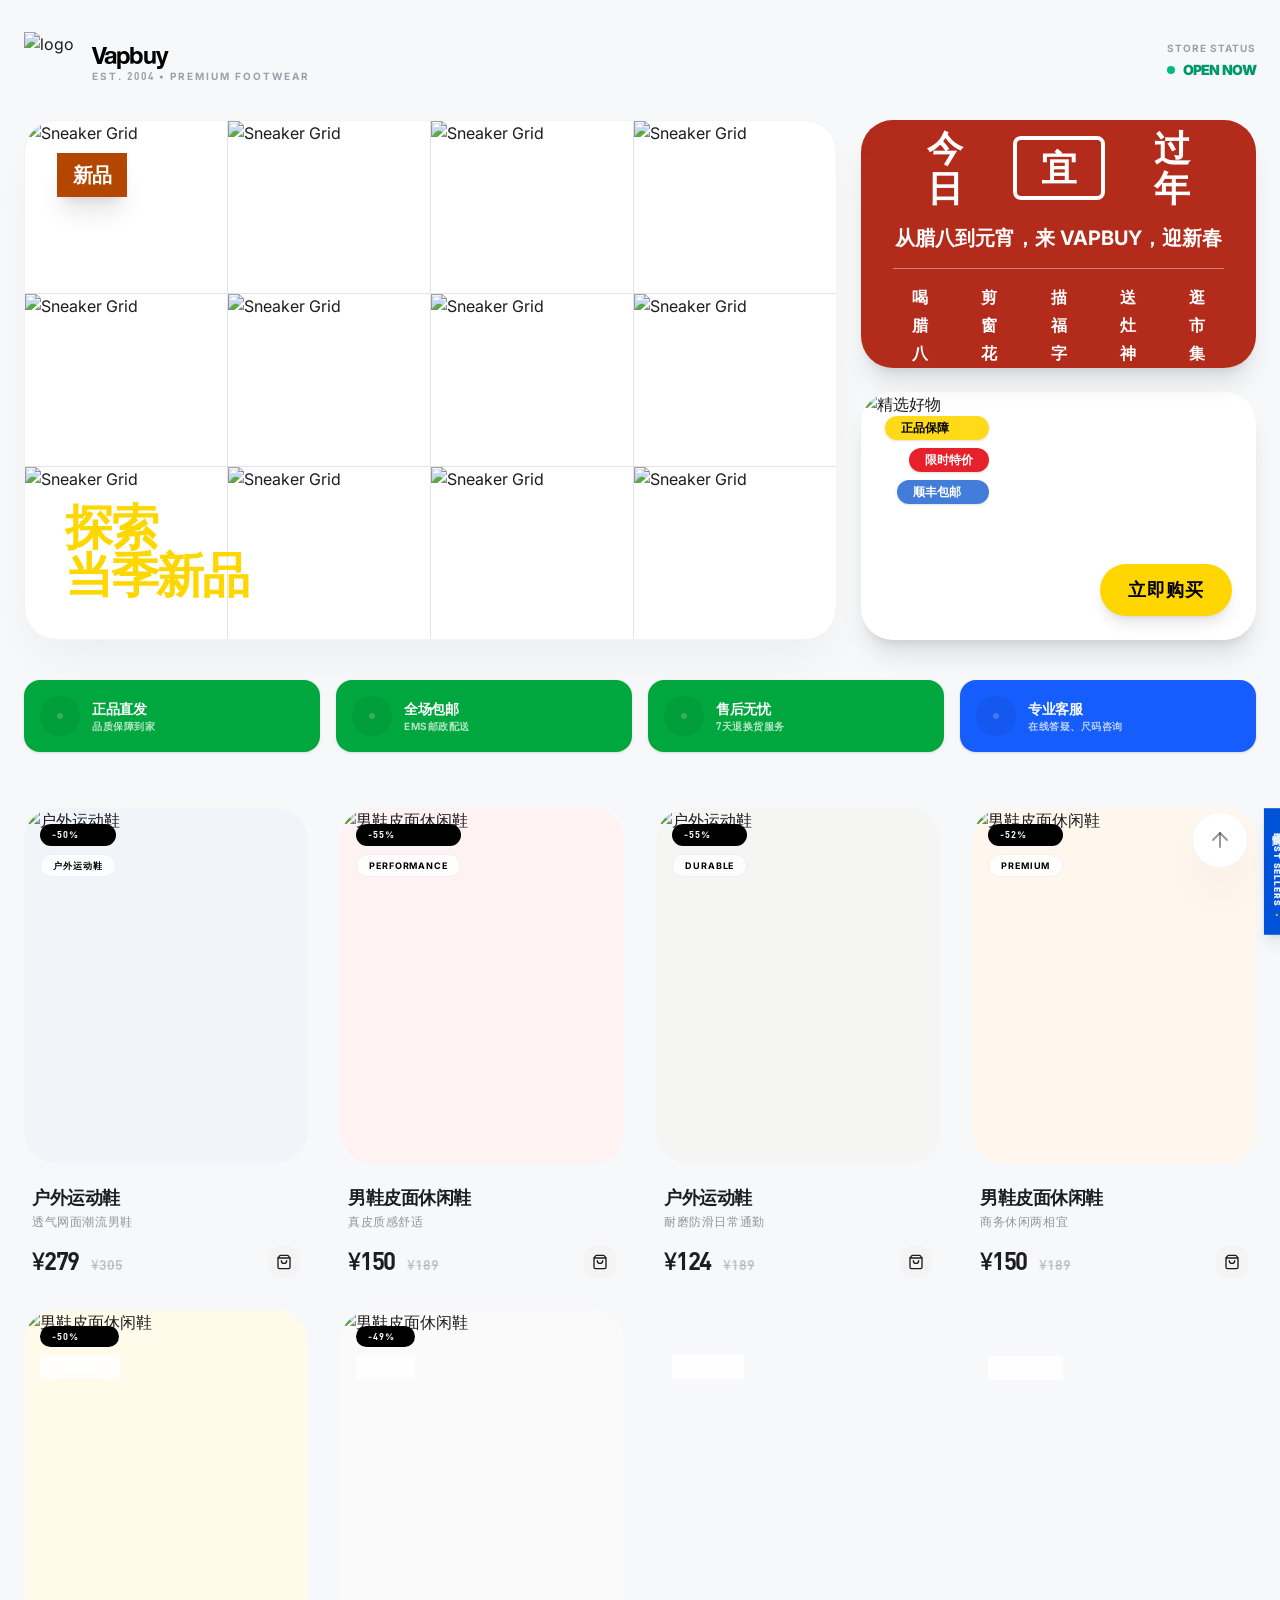
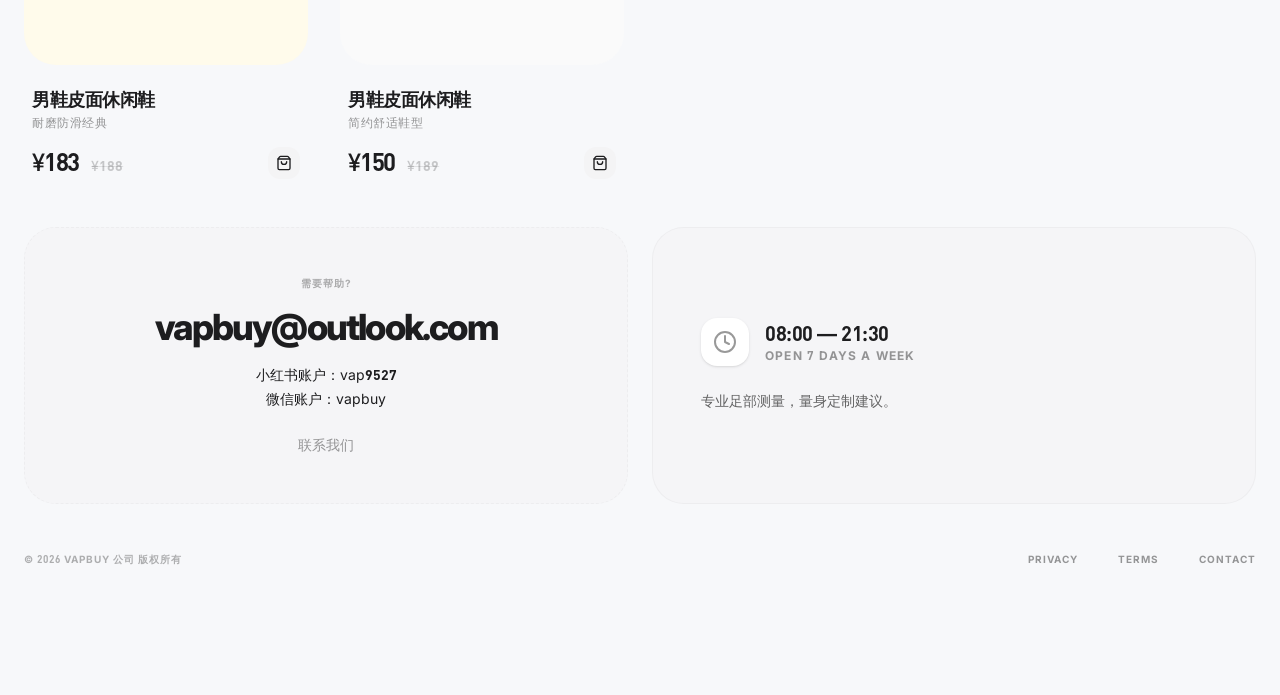
==== index.html @ 539a4fed "Add files via upload" ====
<!doctype html>
<html lang="zh-CN" translate="no">
  <head>
    <meta charset="UTF-8" />
    <meta name="viewport" content="width=device-width, initial-scale=1.0" />
    <meta name="google" content="notranslate">
    <title>vapbuy | 用心甄选.推荐好鞋</title>
      <link rel="icon" type="image/svg+xml" href="/vapbuyonly.svg" />
    <!-- 适合电商和移动端的标签 -->
    <meta name="theme-color" content="#2F6FD6" />
    <meta name="apple-mobile-web-app-capable" content="yes" />
    <meta name="apple-mobile-web-app-status-bar-style" content="black-translucent" />
    <meta name="format-detection" content="telephone=no,email=no" />
    <!-- Open Graph 社交分享 -->
    <meta property="og:type" content="website" />
    <meta property="og:title" content="电商平台 - 发现好物" />
    <meta property="og:description" content="精选商品，便捷购物，支持小红书、拼多多等平台跳转。" />
    <meta property="og:image" content="/vapbuyonly.svg" />
    <meta property="og:url" content="https://www.vapbuy.com" />
    <!-- 小红书、拼多多等平台引导描述 -->
    <meta name="description" content="电商平台，移动端友好，支持小红书、拼多多等平台跳转，发现更多好物。" />
    <script type="module" crossorigin src="/assets/index-DGn2nfX5.js"></script>
    <link rel="stylesheet" crossorigin href="/assets/index-DFsbLuuq.css">
  </head>
  <body>
    <div id="root"></div>
  </body>
</html>
---- assets/index-DFsbLuuq.css ----
@import"https://fonts.googleapis.com/css2?family=Inter:wght@400;500;600;700;800&family=JetBrains+Mono:wght@400;500;600;700&display=swap";/*! tailwindcss v4.2.1 | MIT License | https://tailwindcss.com */@layer properties{@supports (((-webkit-hyphens:none)) and (not (margin-trim:inline))) or ((-moz-orient:inline) and (not (color:rgb(from red r g b)))){*,:before,:after,::backdrop{--tw-translate-x:0;--tw-translate-y:0;--tw-translate-z:0;--tw-space-y-reverse:0;--tw-border-style:solid;--tw-leading:initial;--tw-font-weight:initial;--tw-tracking:initial;--tw-shadow:0 0 #0000;--tw-shadow-color:initial;--tw-shadow-alpha:100%;--tw-inset-shadow:0 0 #0000;--tw-inset-shadow-color:initial;--tw-inset-shadow-alpha:100%;--tw-ring-color:initial;--tw-ring-shadow:0 0 #0000;--tw-inset-ring-color:initial;--tw-inset-ring-shadow:0 0 #0000;--tw-ring-inset:initial;--tw-ring-offset-width:0px;--tw-ring-offset-color:#fff;--tw-ring-offset-shadow:0 0 #0000;--tw-blur:initial;--tw-brightness:initial;--tw-contrast:initial;--tw-grayscale:initial;--tw-hue-rotate:initial;--tw-invert:initial;--tw-opacity:initial;--tw-saturate:initial;--tw-sepia:initial;--tw-drop-shadow:initial;--tw-drop-shadow-color:initial;--tw-drop-shadow-alpha:100%;--tw-drop-shadow-size:initial;--tw-backdrop-blur:initial;--tw-backdrop-brightness:initial;--tw-backdrop-contrast:initial;--tw-backdrop-grayscale:initial;--tw-backdrop-hue-rotate:initial;--tw-backdrop-invert:initial;--tw-backdrop-opacity:initial;--tw-backdrop-saturate:initial;--tw-backdrop-sepia:initial;--tw-duration:initial;--tw-scale-x:1;--tw-scale-y:1;--tw-scale-z:1}}}@layer theme{:root,:host{--font-sans:"DIN Pro", "Inter", ui-sans-serif, system-ui, sans-serif;--font-mono:ui-monospace, SFMono-Regular, Menlo, Monaco, Consolas, "Liberation Mono", "Courier New", monospace;--color-red-50:oklch(97.1% .013 17.38);--color-orange-50:oklch(98% .016 73.684);--color-orange-100:oklch(95.4% .038 75.164);--color-amber-50:oklch(98.7% .022 95.277);--color-green-600:oklch(62.7% .194 149.214);--color-emerald-500:oklch(69.6% .17 162.48);--color-emerald-600:oklch(59.6% .145 163.225);--color-blue-600:oklch(54.6% .245 262.881);--color-slate-100:oklch(96.8% .007 247.896);--color-zinc-50:oklch(98.5% 0 0);--color-zinc-100:oklch(96.7% .001 286.375);--color-zinc-200:oklch(92% .004 286.32);--color-zinc-400:oklch(70.5% .015 286.067);--color-stone-100:oklch(97% .001 106.424);--color-stone-200:oklch(92.3% .003 48.717);--color-black:#000;--color-white:#fff;--spacing:.25rem;--container-7xl:80rem;--text-xs:.75rem;--text-xs--line-height:calc(1 / .75);--text-sm:.875rem;--text-sm--line-height:calc(1.25 / .875);--text-base:1rem;--text-base--line-height: 1.5 ;--text-lg:1.125rem;--text-lg--line-height:calc(1.75 / 1.125);--text-xl:1.25rem;--text-xl--line-height:calc(1.75 / 1.25);--text-2xl:1.5rem;--text-2xl--line-height:calc(2 / 1.5);--text-4xl:2.25rem;--text-4xl--line-height:calc(2.5 / 2.25);--text-5xl:3rem;--text-5xl--line-height:1;--font-weight-medium:500;--font-weight-bold:700;--font-weight-extrabold:800;--font-weight-black:900;--tracking-tighter:-.05em;--tracking-tight:-.025em;--tracking-wider:.05em;--tracking-widest:.1em;--leading-tight:1.25;--leading-relaxed:1.625;--radius-md:.375rem;--radius-lg:.5rem;--radius-xl:.75rem;--radius-2xl:1rem;--animate-pulse:pulse 2s cubic-bezier(.4, 0, .6, 1) infinite;--blur-sm:8px;--blur-2xl:40px;--default-transition-duration:.15s;--default-transition-timing-function:cubic-bezier(.4, 0, .2, 1);--default-font-family:var(--font-sans);--default-mono-font-family:var(--font-mono);--font-display:"JetBrains Mono", monospace;--color-apple-gray:#f5f5f7;--color-apple-dark:#1d1d1f;--color-vb-blue:#0052d9;--color-vb-yellow:gold}}@layer base{*,:after,:before,::backdrop{box-sizing:border-box;border:0 solid;margin:0;padding:0}::file-selector-button{box-sizing:border-box;border:0 solid;margin:0;padding:0}html,:host{-webkit-text-size-adjust:100%;-moz-tab-size:4;tab-size:4;line-height:1.5;font-family:var(--default-font-family,ui-sans-serif, system-ui, sans-serif, "Apple Color Emoji", "Segoe UI Emoji", "Segoe UI Symbol", "Noto Color Emoji");font-feature-settings:var(--default-font-feature-settings,normal);font-variation-settings:var(--default-font-variation-settings,normal);-webkit-tap-highlight-color:transparent}hr{height:0;color:inherit;border-top-width:1px}abbr:where([title]){-webkit-text-decoration:underline dotted;text-decoration:underline dotted}h1,h2,h3,h4,h5,h6{font-size:inherit;font-weight:inherit}a{color:inherit;-webkit-text-decoration:inherit;text-decoration:inherit}b,strong{font-weight:bolder}code,kbd,samp,pre{font-family:var(--default-mono-font-family,ui-monospace, SFMono-Regular, Menlo, Monaco, Consolas, "Liberation Mono", "Courier New", monospace);font-feature-settings:var(--default-mono-font-feature-settings,normal);font-variation-settings:var(--default-mono-font-variation-settings,normal);font-size:1em}small{font-size:80%}sub,sup{vertical-align:baseline;font-size:75%;line-height:0;position:relative}sub{bottom:-.25em}sup{top:-.5em}table{text-indent:0;border-color:inherit;border-collapse:collapse}:-moz-focusring{outline:auto}progress{vertical-align:baseline}summary{display:list-item}ol,ul,menu{list-style:none}img,svg,video,canvas,audio,iframe,embed,object{vertical-align:middle;display:block}img,video{max-width:100%;height:auto}button,input,select,optgroup,textarea{font:inherit;font-feature-settings:inherit;font-variation-settings:inherit;letter-spacing:inherit;color:inherit;opacity:1;background-color:#0000;border-radius:0}::file-selector-button{font:inherit;font-feature-settings:inherit;font-variation-settings:inherit;letter-spacing:inherit;color:inherit;opacity:1;background-color:#0000;border-radius:0}:where(select:is([multiple],[size])) optgroup{font-weight:bolder}:where(select:is([multiple],[size])) optgroup option{padding-inline-start:20px}::file-selector-button{margin-inline-end:4px}::placeholder{opacity:1}@supports (not ((-webkit-appearance:-apple-pay-button))) or (contain-intrinsic-size:1px){::placeholder{color:currentColor}@supports (color:color-mix(in lab,red,red)){::placeholder{color:color-mix(in oklab,currentcolor 50%,transparent)}}}textarea{resize:vertical}::-webkit-search-decoration{-webkit-appearance:none}::-webkit-date-and-time-value{min-height:1lh;text-align:inherit}::-webkit-datetime-edit{display:inline-flex}::-webkit-datetime-edit-fields-wrapper{padding:0}::-webkit-datetime-edit{padding-block:0}::-webkit-datetime-edit-year-field{padding-block:0}::-webkit-datetime-edit-month-field{padding-block:0}::-webkit-datetime-edit-day-field{padding-block:0}::-webkit-datetime-edit-hour-field{padding-block:0}::-webkit-datetime-edit-minute-field{padding-block:0}::-webkit-datetime-edit-second-field{padding-block:0}::-webkit-datetime-edit-millisecond-field{padding-block:0}::-webkit-datetime-edit-meridiem-field{padding-block:0}::-webkit-calendar-picker-indicator{line-height:1}:-moz-ui-invalid{box-shadow:none}button,input:where([type=button],[type=reset],[type=submit]){-webkit-appearance:button;-moz-appearance:button;appearance:button}::file-selector-button{-webkit-appearance:button;-moz-appearance:button;appearance:button}::-webkit-inner-spin-button{height:auto}::-webkit-outer-spin-button{height:auto}[hidden]:where(:not([hidden=until-found])){display:none!important}body{background-color:var(--color-white);color:var(--color-apple-dark);-webkit-font-smoothing:antialiased;-moz-osx-font-smoothing:grayscale}body ::selection{background-color:var(--color-black)}body::selection{background-color:var(--color-black)}body ::selection{color:var(--color-white)}body::selection{color:var(--color-white)}}@layer components;@layer utilities{.pointer-events-auto{pointer-events:auto}.pointer-events-none{pointer-events:none}.absolute{position:absolute}.fixed{position:fixed}.relative{position:relative}.static{position:static}.inset-0{inset:calc(var(--spacing) * 0)}.top-4{top:calc(var(--spacing) * 4)}.top-6{top:calc(var(--spacing) * 6)}.top-8{top:calc(var(--spacing) * 8)}.right-0{right:calc(var(--spacing) * 0)}.right-4{right:calc(var(--spacing) * 4)}.right-6{right:calc(var(--spacing) * 6)}.right-8{right:calc(var(--spacing) * 8)}.bottom-4{bottom:calc(var(--spacing) * 4)}.bottom-6{bottom:calc(var(--spacing) * 6)}.bottom-8{bottom:calc(var(--spacing) * 8)}.bottom-10{bottom:calc(var(--spacing) * 10)}.left-4{left:calc(var(--spacing) * 4)}.left-6{left:calc(var(--spacing) * 6)}.left-8{left:calc(var(--spacing) * 8)}.left-10{left:calc(var(--spacing) * 10)}.z-10{z-index:10}.z-20{z-index:20}.z-50{z-index:50}.mx-4{margin-inline:calc(var(--spacing) * 4)}.mx-auto{margin-inline:auto}.mt-1{margin-top:calc(var(--spacing) * 1)}.mt-2{margin-top:calc(var(--spacing) * 2)}.mt-4{margin-top:calc(var(--spacing) * 4)}.mt-6{margin-top:calc(var(--spacing) * 6)}.mt-12{margin-top:calc(var(--spacing) * 12)}.mb-0\.5{margin-bottom:calc(var(--spacing) * .5)}.mb-2{margin-bottom:calc(var(--spacing) * 2)}.mb-4{margin-bottom:calc(var(--spacing) * 4)}.mb-6{margin-bottom:calc(var(--spacing) * 6)}.ml-2{margin-left:calc(var(--spacing) * 2)}.block{display:block}.flex{display:flex}.grid{display:grid}.hidden{display:none}.aspect-\[4\/5\]{aspect-ratio:4/5}.h-0\.5{height:calc(var(--spacing) * .5)}.h-1\.5{height:calc(var(--spacing) * 1.5)}.h-2{height:calc(var(--spacing) * 2)}.h-4{height:calc(var(--spacing) * 4)}.h-5{height:calc(var(--spacing) * 5)}.h-6{height:calc(var(--spacing) * 6)}.h-10{height:calc(var(--spacing) * 10)}.h-12{height:calc(var(--spacing) * 12)}.h-14{height:calc(var(--spacing) * 14)}.h-16{height:calc(var(--spacing) * 16)}.h-\[520px\]{height:520px}.h-full{height:100%}.min-h-screen{min-height:100vh}.w-0\.5{width:calc(var(--spacing) * .5)}.w-1\.5{width:calc(var(--spacing) * 1.5)}.w-2{width:calc(var(--spacing) * 2)}.w-4{width:calc(var(--spacing) * 4)}.w-5{width:calc(var(--spacing) * 5)}.w-6{width:calc(var(--spacing) * 6)}.w-10{width:calc(var(--spacing) * 10)}.w-12{width:calc(var(--spacing) * 12)}.w-14{width:calc(var(--spacing) * 14)}.w-16{width:calc(var(--spacing) * 16)}.w-full{width:100%}.max-w-7xl{max-width:var(--container-7xl)}.min-w-0{min-width:calc(var(--spacing) * 0)}.flex-1{flex:1}.flex-shrink-0{flex-shrink:0}.translate-x-full{--tw-translate-x:100%;translate:var(--tw-translate-x) var(--tw-translate-y)}.translate-y-12{--tw-translate-y:calc(var(--spacing) * 12);translate:var(--tw-translate-x) var(--tw-translate-y)}.animate-pulse{animation:var(--animate-pulse)}.cursor-pointer{cursor:pointer}.grid-cols-1{grid-template-columns:repeat(1,minmax(0,1fr))}.grid-cols-2{grid-template-columns:repeat(2,minmax(0,1fr))}.grid-cols-4{grid-template-columns:repeat(4,minmax(0,1fr))}.grid-cols-5{grid-template-columns:repeat(5,minmax(0,1fr))}.grid-rows-2{grid-template-rows:repeat(2,minmax(0,1fr))}.grid-rows-3{grid-template-rows:repeat(3,minmax(0,1fr))}.flex-col{flex-direction:column}.items-baseline{align-items:baseline}.items-center{align-items:center}.items-end{align-items:flex-end}.items-start{align-items:flex-start}.items-stretch{align-items:stretch}.justify-between{justify-content:space-between}.justify-center{justify-content:center}.gap-1{gap:calc(var(--spacing) * 1)}.gap-2{gap:calc(var(--spacing) * 2)}.gap-3{gap:calc(var(--spacing) * 3)}.gap-4{gap:calc(var(--spacing) * 4)}.gap-6{gap:calc(var(--spacing) * 6)}.gap-8{gap:calc(var(--spacing) * 8)}.gap-10{gap:calc(var(--spacing) * 10)}.gap-px{gap:1px}:where(.space-y-4>:not(:last-child)){--tw-space-y-reverse:0;margin-block-start:calc(calc(var(--spacing) * 4) * var(--tw-space-y-reverse));margin-block-end:calc(calc(var(--spacing) * 4) * calc(1 - var(--tw-space-y-reverse)))}.overflow-hidden{overflow:hidden}.rounded-2xl{border-radius:var(--radius-2xl)}.rounded-\[2rem\]{border-radius:2rem}.rounded-full{border-radius:3.40282e38px}.rounded-lg{border-radius:var(--radius-lg)}.rounded-xl{border-radius:var(--radius-xl)}.rounded-r-md{border-top-right-radius:var(--radius-md);border-bottom-right-radius:var(--radius-md)}.border{border-style:var(--tw-border-style);border-width:1px}.border-2{border-style:var(--tw-border-style);border-width:2px}.border-4{border-style:var(--tw-border-style);border-width:4px}.border-y{border-block-style:var(--tw-border-style);border-block-width:1px}.border-t{border-top-style:var(--tw-border-style);border-top-width:1px}.border-r{border-right-style:var(--tw-border-style);border-right-width:1px}.border-dashed{--tw-border-style:dashed;border-style:dashed}.border-apple-gray{border-color:var(--color-apple-gray)}.border-black\/5{border-color:#0000000d}@supports (color:color-mix(in lab,red,red)){.border-black\/5{border-color:color-mix(in oklab,var(--color-black) 5%,transparent)}}.border-white{border-color:var(--color-white)}.border-white\/20{border-color:#fff3}@supports (color:color-mix(in lab,red,red)){.border-white\/20{border-color:color-mix(in oklab,var(--color-white) 20%,transparent)}}.border-white\/40{border-color:#fff6}@supports (color:color-mix(in lab,red,red)){.border-white\/40{border-color:color-mix(in oklab,var(--color-white) 40%,transparent)}}.border-zinc-100{border-color:var(--color-zinc-100)}.bg-\[\#2F6FD6\]\/90{background-color:#2f6fd6e6}.bg-\[\#B32B1B\]{background-color:#b32b1b}.bg-\[\#B34700\]{background-color:#b34700}.bg-\[\#E50914\]\/90{background-color:#e50914e6}.bg-\[\#F7F8FA\]{background-color:#f7f8fa}.bg-\[\#FFD600\]{background-color:#ffd600}.bg-\[\#FFD600\]\/90{background-color:#ffd600e6}.bg-amber-50{background-color:var(--color-amber-50)}.bg-apple-gray{background-color:var(--color-apple-gray)}.bg-black{background-color:var(--color-black)}.bg-black\/0{background-color:#0000}@supports (color:color-mix(in lab,red,red)){.bg-black\/0{background-color:color-mix(in oklab,var(--color-black) 0%,transparent)}}.bg-black\/5{background-color:#0000000d}@supports (color:color-mix(in lab,red,red)){.bg-black\/5{background-color:color-mix(in oklab,var(--color-black) 5%,transparent)}}.bg-blue-600{background-color:var(--color-blue-600)}.bg-current{background-color:currentColor}.bg-emerald-500{background-color:var(--color-emerald-500)}.bg-green-600{background-color:var(--color-green-600)}.bg-orange-50{background-color:var(--color-orange-50)}.bg-orange-100{background-color:var(--color-orange-100)}.bg-red-50{background-color:var(--color-red-50)}.bg-slate-100{background-color:var(--color-slate-100)}.bg-stone-100{background-color:var(--color-stone-100)}.bg-stone-200{background-color:var(--color-stone-200)}.bg-vb-blue{background-color:var(--color-vb-blue)}.bg-vb-yellow{background-color:var(--color-vb-yellow)}.bg-white{background-color:var(--color-white)}.bg-white\/20{background-color:#fff3}@supports (color:color-mix(in lab,red,red)){.bg-white\/20{background-color:color-mix(in oklab,var(--color-white) 20%,transparent)}}.bg-white\/80{background-color:#fffc}@supports (color:color-mix(in lab,red,red)){.bg-white\/80{background-color:color-mix(in oklab,var(--color-white) 80%,transparent)}}.bg-zinc-50{background-color:var(--color-zinc-50)}.bg-zinc-100{background-color:var(--color-zinc-100)}.bg-zinc-200{background-color:var(--color-zinc-200)}.object-contain{object-fit:contain}.object-cover{object-fit:cover}.p-0{padding:calc(var(--spacing) * 0)}.p-2{padding:calc(var(--spacing) * 2)}.p-4{padding:calc(var(--spacing) * 4)}.p-12{padding:calc(var(--spacing) * 12)}.px-1{padding-inline:calc(var(--spacing) * 1)}.px-1\.5{padding-inline:calc(var(--spacing) * 1.5)}.px-2{padding-inline:calc(var(--spacing) * 2)}.px-3{padding-inline:calc(var(--spacing) * 3)}.px-4{padding-inline:calc(var(--spacing) * 4)}.px-6{padding-inline:calc(var(--spacing) * 6)}.px-7{padding-inline:calc(var(--spacing) * 7)}.px-8{padding-inline:calc(var(--spacing) * 8)}.py-1{padding-block:calc(var(--spacing) * 1)}.py-2{padding-block:calc(var(--spacing) * 2)}.py-3{padding-block:calc(var(--spacing) * 3)}.py-4\.5{padding-block:calc(var(--spacing) * 4.5)}.py-6{padding-block:calc(var(--spacing) * 6)}.py-8{padding-block:calc(var(--spacing) * 8)}.pt-4{padding-top:calc(var(--spacing) * 4)}.pt-8{padding-top:calc(var(--spacing) * 8)}.pb-12{padding-bottom:calc(var(--spacing) * 12)}.pb-20{padding-bottom:calc(var(--spacing) * 20)}.text-center{text-align:center}.font-display{font-family:var(--font-display)}.font-sans{font-family:var(--font-sans)}.text-2xl{font-size:var(--text-2xl);line-height:var(--tw-leading,var(--text-2xl--line-height))}.text-4xl{font-size:var(--text-4xl);line-height:var(--tw-leading,var(--text-4xl--line-height))}.text-5xl{font-size:var(--text-5xl);line-height:var(--tw-leading,var(--text-5xl--line-height))}.text-base{font-size:var(--text-base);line-height:var(--tw-leading,var(--text-base--line-height))}.text-lg{font-size:var(--text-lg);line-height:var(--tw-leading,var(--text-lg--line-height))}.text-sm{font-size:var(--text-sm);line-height:var(--tw-leading,var(--text-sm--line-height))}.text-xl{font-size:var(--text-xl);line-height:var(--tw-leading,var(--text-xl--line-height))}.text-xs{font-size:var(--text-xs);line-height:var(--tw-leading,var(--text-xs--line-height))}.text-\[8\.5px\]{font-size:8.5px}.text-\[9px\]{font-size:9px}.text-\[10px\]{font-size:10px}.leading-6{--tw-leading:calc(var(--spacing) * 6);line-height:calc(var(--spacing) * 6)}.leading-\[1\],.leading-none{--tw-leading:1;line-height:1}.leading-relaxed{--tw-leading:var(--leading-relaxed);line-height:var(--leading-relaxed)}.leading-tight{--tw-leading:var(--leading-tight);line-height:var(--leading-tight)}.font-black{--tw-font-weight:var(--font-weight-black);font-weight:var(--font-weight-black)}.font-bold{--tw-font-weight:var(--font-weight-bold);font-weight:var(--font-weight-bold)}.font-extrabold{--tw-font-weight:var(--font-weight-extrabold);font-weight:var(--font-weight-extrabold)}.font-medium{--tw-font-weight:var(--font-weight-medium);font-weight:var(--font-weight-medium)}.tracking-\[0\.1em\]{--tw-tracking:.1em;letter-spacing:.1em}.tracking-\[0\.2em\]{--tw-tracking:.2em;letter-spacing:.2em}.tracking-tight{--tw-tracking:var(--tracking-tight);letter-spacing:var(--tracking-tight)}.tracking-tighter{--tw-tracking:var(--tracking-tighter);letter-spacing:var(--tracking-tighter)}.tracking-wider{--tw-tracking:var(--tracking-wider);letter-spacing:var(--tracking-wider)}.tracking-widest{--tw-tracking:var(--tracking-widest);letter-spacing:var(--tracking-widest)}.whitespace-nowrap{white-space:nowrap}.text-\[\#FFD700\]{color:gold}.text-black{color:var(--color-black)}.text-black\/20{color:#0003}@supports (color:color-mix(in lab,red,red)){.text-black\/20{color:color-mix(in oklab,var(--color-black) 20%,transparent)}}.text-black\/30{color:#0000004d}@supports (color:color-mix(in lab,red,red)){.text-black\/30{color:color-mix(in oklab,var(--color-black) 30%,transparent)}}.text-black\/40{color:#0006}@supports (color:color-mix(in lab,red,red)){.text-black\/40{color:color-mix(in oklab,var(--color-black) 40%,transparent)}}.text-black\/60{color:#0009}@supports (color:color-mix(in lab,red,red)){.text-black\/60{color:color-mix(in oklab,var(--color-black) 60%,transparent)}}.text-emerald-600{color:var(--color-emerald-600)}.text-white{color:var(--color-white)}.text-zinc-400{color:var(--color-zinc-400)}.uppercase{text-transform:uppercase}.italic{font-style:italic}.line-through{text-decoration-line:line-through}.decoration-black\/10{text-decoration-color:#0000001a}@supports (color:color-mix(in lab,red,red)){.decoration-black\/10{-webkit-text-decoration-color:color-mix(in oklab,var(--color-black) 10%,transparent);text-decoration-color:color-mix(in oklab,var(--color-black) 10%,transparent)}}.opacity-0{opacity:0}.opacity-20{opacity:.2}.opacity-70{opacity:.7}.opacity-90{opacity:.9}.mix-blend-multiply{mix-blend-mode:multiply}.shadow{--tw-shadow:0 1px 3px 0 var(--tw-shadow-color,#0000001a), 0 1px 2px -1px var(--tw-shadow-color,#0000001a);box-shadow:var(--tw-inset-shadow),var(--tw-inset-ring-shadow),var(--tw-ring-offset-shadow),var(--tw-ring-shadow),var(--tw-shadow)}.shadow-2xl{--tw-shadow:0 25px 50px -12px var(--tw-shadow-color,#00000040);box-shadow:var(--tw-inset-shadow),var(--tw-inset-ring-shadow),var(--tw-ring-offset-shadow),var(--tw-ring-shadow),var(--tw-shadow)}.shadow-lg{--tw-shadow:0 10px 15px -3px var(--tw-shadow-color,#0000001a), 0 4px 6px -4px var(--tw-shadow-color,#0000001a);box-shadow:var(--tw-inset-shadow),var(--tw-inset-ring-shadow),var(--tw-ring-offset-shadow),var(--tw-ring-shadow),var(--tw-shadow)}.shadow-sm{--tw-shadow:0 1px 3px 0 var(--tw-shadow-color,#0000001a), 0 1px 2px -1px var(--tw-shadow-color,#0000001a);box-shadow:var(--tw-inset-shadow),var(--tw-inset-ring-shadow),var(--tw-ring-offset-shadow),var(--tw-ring-shadow),var(--tw-shadow)}.shadow-xl{--tw-shadow:0 20px 25px -5px var(--tw-shadow-color,#0000001a), 0 8px 10px -6px var(--tw-shadow-color,#0000001a);box-shadow:var(--tw-inset-shadow),var(--tw-inset-ring-shadow),var(--tw-ring-offset-shadow),var(--tw-ring-shadow),var(--tw-shadow)}.shadow-black\/5{--tw-shadow-color:#0000000d}@supports (color:color-mix(in lab,red,red)){.shadow-black\/5{--tw-shadow-color:color-mix(in oklab, color-mix(in oklab, var(--color-black) 5%, transparent) var(--tw-shadow-alpha), transparent)}}.shadow-black\/10{--tw-shadow-color:#0000001a}@supports (color:color-mix(in lab,red,red)){.shadow-black\/10{--tw-shadow-color:color-mix(in oklab, color-mix(in oklab, var(--color-black) 10%, transparent) var(--tw-shadow-alpha), transparent)}}.blur-2xl{--tw-blur:blur(var(--blur-2xl));filter:var(--tw-blur,) var(--tw-brightness,) var(--tw-contrast,) var(--tw-grayscale,) var(--tw-hue-rotate,) var(--tw-invert,) var(--tw-saturate,) var(--tw-sepia,) var(--tw-drop-shadow,)}.drop-shadow-\[0_4px_12px_rgba\(0\,0\,0\,0\,0\.5\)\]{--tw-drop-shadow-size:drop-shadow(0 4px 12px var(--tw-drop-shadow-color,rgba(0,0,0,0,.5)));--tw-drop-shadow:var(--tw-drop-shadow-size);filter:var(--tw-blur,) var(--tw-brightness,) var(--tw-contrast,) var(--tw-grayscale,) var(--tw-hue-rotate,) var(--tw-invert,) var(--tw-saturate,) var(--tw-sepia,) var(--tw-drop-shadow,)}.backdrop-blur-sm{--tw-backdrop-blur:blur(var(--blur-sm));-webkit-backdrop-filter:var(--tw-backdrop-blur,) var(--tw-backdrop-brightness,) var(--tw-backdrop-contrast,) var(--tw-backdrop-grayscale,) var(--tw-backdrop-hue-rotate,) var(--tw-backdrop-invert,) var(--tw-backdrop-opacity,) var(--tw-backdrop-saturate,) var(--tw-backdrop-sepia,);backdrop-filter:var(--tw-backdrop-blur,) var(--tw-backdrop-brightness,) var(--tw-backdrop-contrast,) var(--tw-backdrop-grayscale,) var(--tw-backdrop-hue-rotate,) var(--tw-backdrop-invert,) var(--tw-backdrop-opacity,) var(--tw-backdrop-saturate,) var(--tw-backdrop-sepia,)}.transition{transition-property:color,background-color,border-color,outline-color,text-decoration-color,fill,stroke,--tw-gradient-from,--tw-gradient-via,--tw-gradient-to,opacity,box-shadow,transform,translate,scale,rotate,filter,-webkit-backdrop-filter,backdrop-filter,display,content-visibility,overlay,pointer-events;transition-timing-function:var(--tw-ease,var(--default-transition-timing-function));transition-duration:var(--tw-duration,var(--default-transition-duration))}.transition-all{transition-property:all;transition-timing-function:var(--tw-ease,var(--default-transition-timing-function));transition-duration:var(--tw-duration,var(--default-transition-duration))}.transition-colors{transition-property:color,background-color,border-color,outline-color,text-decoration-color,fill,stroke,--tw-gradient-from,--tw-gradient-via,--tw-gradient-to;transition-timing-function:var(--tw-ease,var(--default-transition-timing-function));transition-duration:var(--tw-duration,var(--default-transition-duration))}.transition-transform{transition-property:transform,translate,scale,rotate;transition-timing-function:var(--tw-ease,var(--default-transition-timing-function));transition-duration:var(--tw-duration,var(--default-transition-duration))}.duration-500{--tw-duration:.5s;transition-duration:.5s}.duration-700{--tw-duration:.7s;transition-duration:.7s}.\[writing-mode\:vertical-rl\]{writing-mode:vertical-rl}@media(hover:hover){.group-hover\:translate-y-0:is(:where(.group):hover *){--tw-translate-y:calc(var(--spacing) * 0);translate:var(--tw-translate-x) var(--tw-translate-y)}.group-hover\:scale-110:is(:where(.group):hover *){--tw-scale-x:110%;--tw-scale-y:110%;--tw-scale-z:110%;scale:var(--tw-scale-x) var(--tw-scale-y)}.group-hover\:text-\[\#0056B3\]:is(:where(.group):hover *){color:#0056b3}.group-hover\:opacity-100:is(:where(.group):hover *){opacity:1}.group-hover\/item\:scale-110:is(:where(.group\/item):hover *){--tw-scale-x:110%;--tw-scale-y:110%;--tw-scale-z:110%;scale:var(--tw-scale-x) var(--tw-scale-y)}.group-hover\/item\:bg-black\/5:is(:where(.group\/item):hover *){background-color:#0000000d}@supports (color:color-mix(in lab,red,red)){.group-hover\/item\:bg-black\/5:is(:where(.group\/item):hover *){background-color:color-mix(in oklab,var(--color-black) 5%,transparent)}}}.selection\:bg-black ::selection{background-color:var(--color-black)}.selection\:bg-black::selection{background-color:var(--color-black)}.selection\:text-white ::selection{color:var(--color-white)}.selection\:text-white::selection{color:var(--color-white)}@media(hover:hover){.hover\:translate-x-0\.5:hover{--tw-translate-x:calc(var(--spacing) * .5);translate:var(--tw-translate-x) var(--tw-translate-y)}.hover\:bg-\[\#FFEA80\]:hover{background-color:#ffea80}.hover\:bg-black:hover{background-color:var(--color-black)}.hover\:text-black:hover{color:var(--color-black)}.hover\:text-white:hover{color:var(--color-white)}}@media(min-width:40rem){.sm\:grid-cols-2{grid-template-columns:repeat(2,minmax(0,1fr))}}@media(min-width:48rem){.md\:flex{display:flex}.md\:grid-cols-2{grid-template-columns:repeat(2,minmax(0,1fr))}.md\:grid-cols-4{grid-template-columns:repeat(4,minmax(0,1fr))}.md\:flex-row{flex-direction:row}}@media(min-width:64rem){.lg\:col-span-2{grid-column:span 2/span 2}.lg\:grid-cols-3{grid-template-columns:repeat(3,minmax(0,1fr))}.lg\:grid-cols-4{grid-template-columns:repeat(4,minmax(0,1fr))}}}@font-face{font-family:NeueHelveticaBold;src:url(/assets/neue-helvetica-75-bold-BJEib234.otf)format("opentype");font-weight:700;font-style:normal;font-display:swap}@font-face{font-family:DIN Pro;src:url(/fonts/dinpro_bold.otf)format("opentype");font-weight:400;font-style:normal;font-display:swap;unicode-range:U+30-39}.bento-card{border-style:var(--tw-border-style);border-width:1px;border-color:#00000008;border-radius:2rem;overflow:hidden}@supports (color:color-mix(in lab,red,red)){.bento-card{border-color:color-mix(in oklab,var(--color-black) 3%,transparent)}}.bento-card{transition-property:all;transition-timing-function:var(--tw-ease,var(--default-transition-timing-function));transition-duration:var(--tw-duration,var(--default-transition-duration));--tw-duration:.5s;transition-duration:.5s}@media(hover:hover){.bento-card:hover{--tw-shadow:0 20px 25px -5px var(--tw-shadow-color,#0000001a), 0 8px 10px -6px var(--tw-shadow-color,#0000001a);box-shadow:var(--tw-inset-shadow),var(--tw-inset-ring-shadow),var(--tw-ring-offset-shadow),var(--tw-ring-shadow),var(--tw-shadow);--tw-shadow-color:#0000000d}@supports (color:color-mix(in lab,red,red)){.bento-card:hover{--tw-shadow-color:color-mix(in oklab, color-mix(in oklab, var(--color-black) 5%, transparent) var(--tw-shadow-alpha), transparent)}}}.logo-glow{filter:drop-shadow(0 0 2px #fffc)drop-shadow(0 0 8px #0056b399)drop-shadow(0 0 20px #0056b366);animation:4s ease-in-out infinite neon-pulse}@keyframes neon-pulse{0%,to{opacity:1;filter:drop-shadow(0 0 2px #fffc)drop-shadow(0 0 8px #0056b399)drop-shadow(0 0 20px #0056b366)}50%{opacity:.95;filter:drop-shadow(0 0 3px #ffffffe6)drop-shadow(0 0 12px #0056b3cc)drop-shadow(0 0 30px #0056b380)}}img{-webkit-user-drag:none;-webkit-user-select:none;user-select:none}@property --tw-translate-x{syntax:"*";inherits:false;initial-value:0}@property --tw-translate-y{syntax:"*";inherits:false;initial-value:0}@property --tw-translate-z{syntax:"*";inherits:false;initial-value:0}@property --tw-space-y-reverse{syntax:"*";inherits:false;initial-value:0}@property --tw-border-style{syntax:"*";inherits:false;initial-value:solid}@property --tw-leading{syntax:"*";inherits:false}@property --tw-font-weight{syntax:"*";inherits:false}@property --tw-tracking{syntax:"*";inherits:false}@property --tw-shadow{syntax:"*";inherits:false;initial-value:0 0 #0000}@property --tw-shadow-color{syntax:"*";inherits:false}@property --tw-shadow-alpha{syntax:"<percentage>";inherits:false;initial-value:100%}@property --tw-inset-shadow{syntax:"*";inherits:false;initial-value:0 0 #0000}@property --tw-inset-shadow-color{syntax:"*";inherits:false}@property --tw-inset-shadow-alpha{syntax:"<percentage>";inherits:false;initial-value:100%}@property --tw-ring-color{syntax:"*";inherits:false}@property --tw-ring-shadow{syntax:"*";inherits:false;initial-value:0 0 #0000}@property --tw-inset-ring-color{syntax:"*";inherits:false}@property --tw-inset-ring-shadow{syntax:"*";inherits:false;initial-value:0 0 #0000}@property --tw-ring-inset{syntax:"*";inherits:false}@property --tw-ring-offset-width{syntax:"<length>";inherits:false;initial-value:0}@property --tw-ring-offset-color{syntax:"*";inherits:false;initial-value:#fff}@property --tw-ring-offset-shadow{syntax:"*";inherits:false;initial-value:0 0 #0000}@property --tw-blur{syntax:"*";inherits:false}@property --tw-brightness{syntax:"*";inherits:false}@property --tw-contrast{syntax:"*";inherits:false}@property --tw-grayscale{syntax:"*";inherits:false}@property --tw-hue-rotate{syntax:"*";inherits:false}@property --tw-invert{syntax:"*";inherits:false}@property --tw-opacity{syntax:"*";inherits:false}@property --tw-saturate{syntax:"*";inherits:false}@property --tw-sepia{syntax:"*";inherits:false}@property --tw-drop-shadow{syntax:"*";inherits:false}@property --tw-drop-shadow-color{syntax:"*";inherits:false}@property --tw-drop-shadow-alpha{syntax:"<percentage>";inherits:false;initial-value:100%}@property --tw-drop-shadow-size{syntax:"*";inherits:false}@property --tw-backdrop-blur{syntax:"*";inherits:false}@property --tw-backdrop-brightness{syntax:"*";inherits:false}@property --tw-backdrop-contrast{syntax:"*";inherits:false}@property --tw-backdrop-grayscale{syntax:"*";inherits:false}@property --tw-backdrop-hue-rotate{syntax:"*";inherits:false}@property --tw-backdrop-invert{syntax:"*";inherits:false}@property --tw-backdrop-opacity{syntax:"*";inherits:false}@property --tw-backdrop-saturate{syntax:"*";inherits:false}@property --tw-backdrop-sepia{syntax:"*";inherits:false}@property --tw-duration{syntax:"*";inherits:false}@property --tw-scale-x{syntax:"*";inherits:false;initial-value:1}@property --tw-scale-y{syntax:"*";inherits:false;initial-value:1}@property --tw-scale-z{syntax:"*";inherits:false;initial-value:1}@keyframes pulse{50%{opacity:.5}}
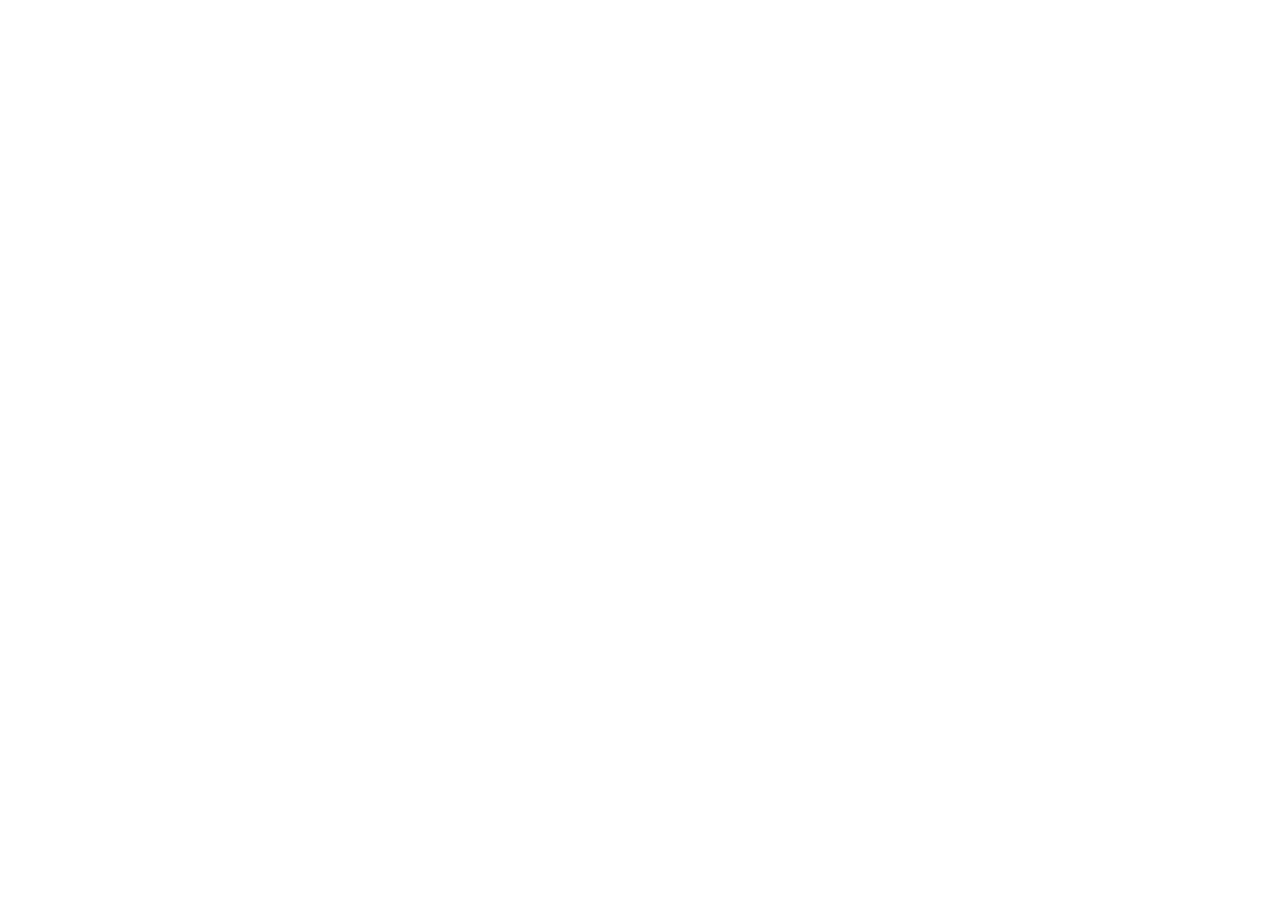
==== commit ff982213: "update: add images, font and assets" ====
--- a/index.html
+++ b/index.html
@@ -19,8 +19,8 @@
     <meta property="og:url" content="https://www.vapbuy.com" />
     <!-- 小红书、拼多多等平台引导描述 -->
     <meta name="description" content="电商平台，移动端友好，支持小红书、拼多多等平台跳转，发现更多好物。" />
-    <script type="module" crossorigin src="/assets/index-DGn2nfX5.js"></script>
-    <link rel="stylesheet" crossorigin href="/assets/index-DFsbLuuq.css">
+    <script type="module" crossorigin src="/assets/index-Ch0e4jWk.js"></script>
+    <link rel="stylesheet" crossorigin href="/assets/index-D7ghQ1pP.css">
   </head>
   <body>
     <div id="root"></div>
